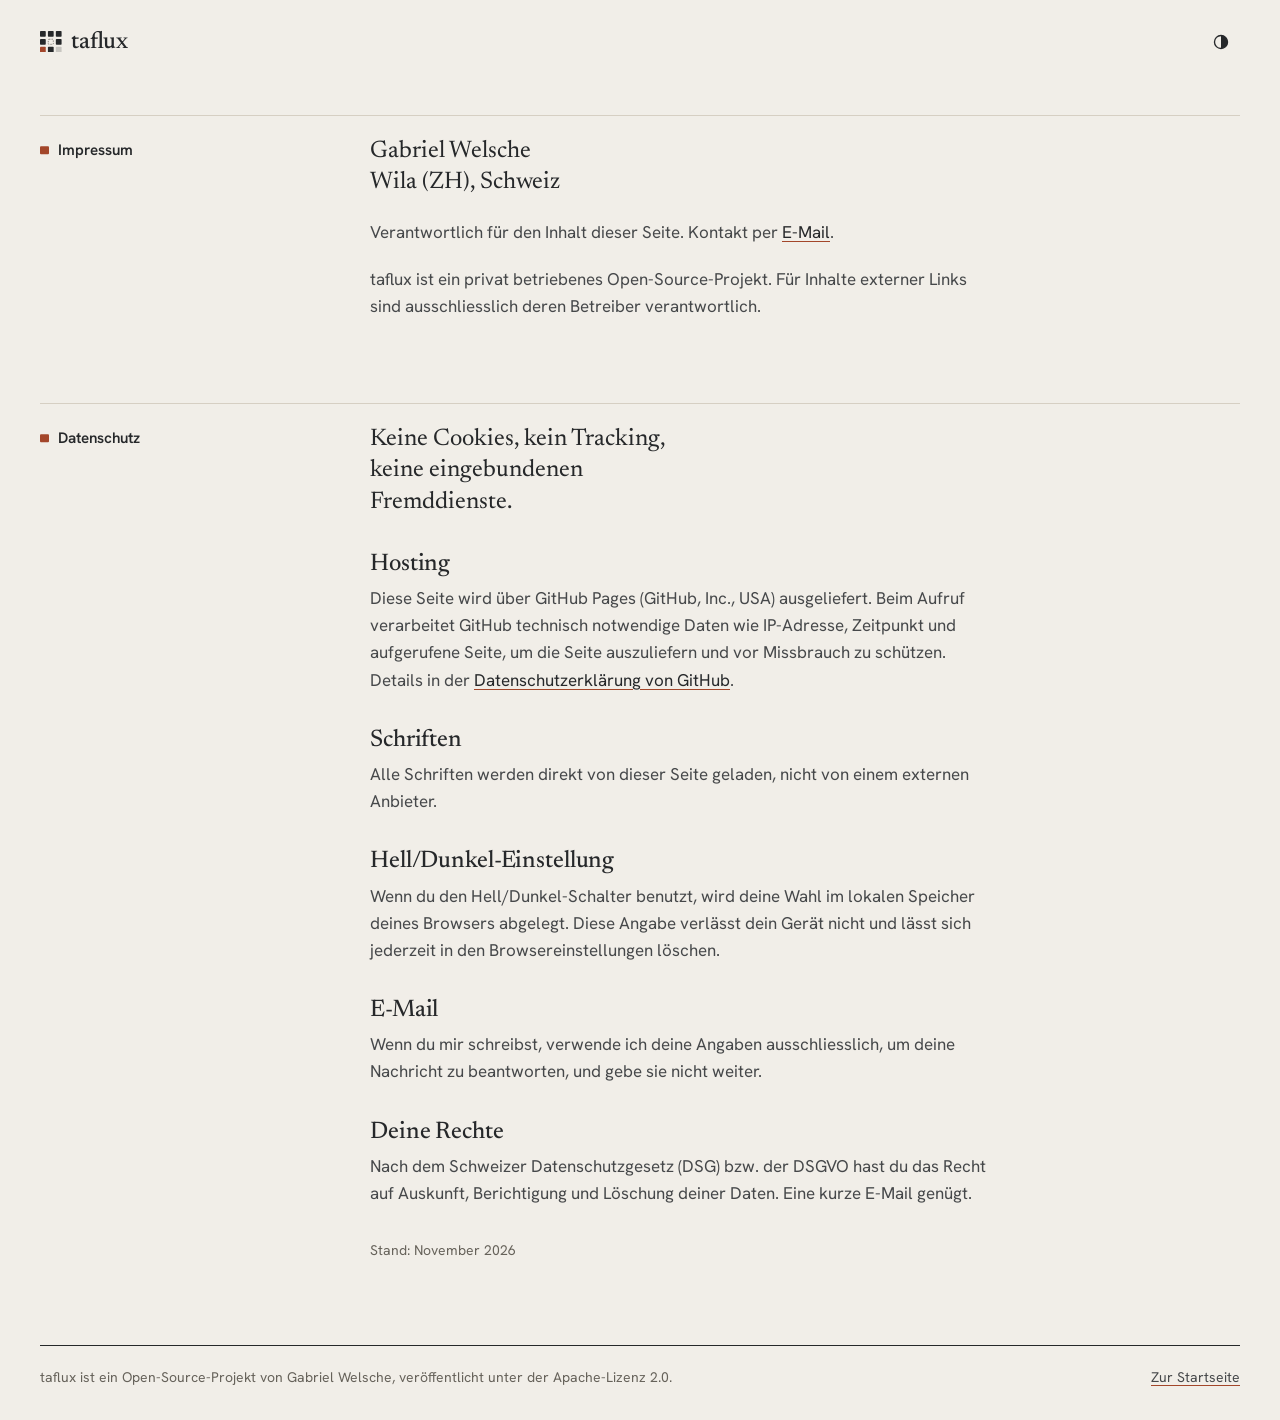
==== impressum.html @ ff1ee712 "Landingpage" ====
<!doctype html>
<html lang="de-CH">
<head>
	<meta charset="utf-8">
	<meta name="viewport" content="width=device-width, initial-scale=1">
	<title>Impressum und Datenschutz – taflux</title>
	<meta name="description" content="Impressum und Datenschutzhinweise der taflux-Landingpage.">
	<meta name="robots" content="noindex">
	<meta name="color-scheme" content="light dark">
	<meta name="theme-color" content="#f1eee8" media="(prefers-color-scheme: light)">
	<meta name="theme-color" content="#1f2123" media="(prefers-color-scheme: dark)">
	<link rel="icon" href="favicon.svg" type="image/svg+xml">
	<link rel="stylesheet" href="style.css">
	<script>
		try {
			var t = localStorage.getItem('taflux-theme');
			if (t === 'light' || t === 'dark') document.documentElement.dataset.theme = t;
		} catch (e) {}
	</script>
	<script src="main.js" defer></script>
</head>
<body>
	<a class="skip" href="#inhalt">Zum Inhalt</a>

	<header class="bar wrap">
		<a class="brand" href="./" aria-label="taflux – zur Startseite">
			<svg class="brand-mark" viewBox="0 0 30 30" aria-hidden="true">
				<rect x="0" y="0" width="8" height="8" rx="1"/><rect x="11" y="0" width="8" height="8" rx="1"/><rect x="22" y="0" width="8" height="8" rx="1"/>
				<rect x="0" y="11" width="8" height="8" rx="1"/><rect class="gap" x="11.5" y="11.5" width="7" height="7" rx="1"/><rect x="22" y="11" width="8" height="8" rx="1"/>
				<rect x="0" y="22" width="8" height="8" rx="1" class="acc"/><rect x="11" y="22" width="8" height="8" rx="1"/><rect x="22" y="22" width="8" height="8" rx="1" class="faded"/>
			</svg>
			<span>taflux</span>
		</a>
		<button class="theme" type="button" data-theme-toggle aria-label="Hell- oder Dunkelmodus umschalten">
			<svg viewBox="0 0 20 20" width="18" height="18" aria-hidden="true"><circle cx="10" cy="10" r="7.25" fill="none" stroke="currentColor" stroke-width="1.5"/><path d="M10 2.75a7.25 7.25 0 0 1 0 14.5z" fill="currentColor"/></svg>
		</button>
	</header>

	<main id="inhalt" class="wrap legal">
		<section class="block" aria-labelledby="impressum">
			<h1 class="label" id="impressum">Impressum</h1>
			<div class="body">
				<p class="statement statement-s">Gabriel Welsche<br>Wila (ZH), Schweiz</p>
				<p class="prose">
					Verantwortlich für den Inhalt dieser Seite. Kontakt per
					<a href="#impressum" data-mail="taflux – Impressum">E-Mail</a>.
				</p>
				<p class="prose">
					taflux ist ein privat betriebenes Open-Source-Projekt. Für Inhalte externer Links sind ausschliesslich
					deren Betreiber verantwortlich.
				</p>
			</div>
		</section>

		<section class="block" aria-labelledby="datenschutz">
			<h2 class="label" id="datenschutz">Datenschutz</h2>
			<div class="body">
				<p class="statement statement-s">Keine Cookies, kein Tracking, keine eingebundenen Fremddienste.</p>
				<div class="cells">
					<div>
						<h3>Hosting</h3>
						<p>
							Diese Seite wird über GitHub Pages (GitHub, Inc., USA) ausgeliefert. Beim Aufruf verarbeitet GitHub
							technisch notwendige Daten wie IP-Adresse, Zeitpunkt und aufgerufene Seite, um die Seite auszuliefern
							und vor Missbrauch zu schützen. Details in der
							<a href="https://docs.github.com/de/site-policy/privacy-policies/github-general-privacy-statement" rel="noopener">Datenschutzerklärung von GitHub</a>.
						</p>
					</div>
					<div>
						<h3>Schriften</h3>
						<p>Alle Schriften werden direkt von dieser Seite geladen, nicht von einem externen Anbieter.</p>
					</div>
					<div>
						<h3>Hell/Dunkel-Einstellung</h3>
						<p>
							Wenn du den Hell/Dunkel-Schalter benutzt, wird deine Wahl im lokalen Speicher deines Browsers
							abgelegt. Diese Angabe verlässt dein Gerät nicht und lässt sich jederzeit in den
							Browsereinstellungen löschen.
						</p>
					</div>
					<div>
						<h3>E-Mail</h3>
						<p>
							Wenn du mir schreibst, verwende ich deine Angaben ausschliesslich, um deine Nachricht zu beantworten,
							und gebe sie nicht weiter.
						</p>
					</div>
					<div>
						<h3>Deine Rechte</h3>
						<p>
							Nach dem Schweizer Datenschutzgesetz (DSG) bzw. der DSGVO hast du das Recht auf Auskunft, Berichtigung
							und Löschung deiner Daten. Eine kurze E-Mail genügt.
						</p>
					</div>
				</div>
				<p class="prose stand">Stand: November 2026</p>
			</div>
		</section>
	</main>

	<footer class="foot wrap">
		<p>taflux ist ein Open-Source-Projekt von Gabriel Welsche, veröffentlicht unter der Apache-Lizenz 2.0.</p>
		<p><a href="./">Zur Startseite</a></p>
	</footer>
</body>
</html>
---- style.css ----
/* taflux – Landingpage
   Farben nach Vision-Dokument: Steinbeige, Anthrazit, Terrakotta. Kein KI-Blau.
   Raster: Label links (3/12), Inhalt rechts (9/12). Linien nur zwischen den Abschnitten. */

@font-face {
	font-family: 'Newsreader';
	src: url('fonts/newsreader-latin-opsz-normal.woff2') format('woff2-variations');
	font-weight: 200 800;
	font-style: normal;
	font-display: swap;
}
@font-face {
	font-family: 'Hanken Grotesk';
	src: url('fonts/hanken-grotesk-latin-wght-normal.woff2') format('woff2-variations');
	font-weight: 100 900;
	font-style: normal;
	font-display: swap;
}

/* ---------- Tokens ---------- */
:root {
	--stone: #f1eee8;      /* Hintergrund, heller Stein */
	--slab: #ebe7df;       /* Flächen, kaum dunkler als der Grund */
	--ink: #26282a;        /* Anthrazit */
	--ink-soft: #46484a;
	--muted: #66625a;      /* AA auf --stone */
	--rule: #d6cfc3;
	--clay: #a3462a;       /* Terrakotta */
	--on-clay: #fbf8f3;

	--serif: 'Newsreader', 'Iowan Old Style', Georgia, serif;
	--sans: 'Hanken Grotesk', system-ui, -apple-system, 'Segoe UI', sans-serif;
	--mono: ui-monospace, 'SF Mono', Menlo, Consolas, monospace;

	--fs-body: 1.0625rem;
	--fs-small: 0.875rem;
	--fs-lead: clamp(1.25rem, 1.05rem + 0.8vw, 1.55rem);
	--fs-statement: clamp(1.75rem, 1.2rem + 2.2vw, 2.75rem);
	--fs-title: clamp(1.25rem, 1.1rem + 0.5vw, 1.5rem);
	--fs-hero: clamp(4.5rem, 1rem + 13vw, 10.5rem);

	--gutter: clamp(1rem, 0.5rem + 2.5vw, 2.5rem);
	--space-s: 1.25rem;
	--space-m: 2rem;
	--space-l: clamp(3rem, 2rem + 4vw, 5.5rem);
	--max: 76rem;

	color-scheme: light;
}
@media (prefers-color-scheme: dark) {
	:root:not([data-theme='light']) {
		--stone: #1f2123;
		--slab: #24272a;
		--ink: #e7e2d8;
		--ink-soft: #c8c2b6;
		--muted: #a19b90;
		--rule: #383b3e;
		--clay: #cf6b45;
		--on-clay: #1f2123;
		color-scheme: dark;
	}
}
:root[data-theme='dark'] {
	--stone: #1f2123;
	--slab: #24272a;
	--ink: #e7e2d8;
	--ink-soft: #c8c2b6;
	--muted: #a19b90;
	--rule: #383b3e;
	--clay: #cf6b45;
	--on-clay: #1f2123;
	color-scheme: dark;
}

/* ---------- Grundlagen ---------- */
*,
*::before,
*::after {
	box-sizing: border-box;
}
html {
	-webkit-text-size-adjust: 100%;
	text-size-adjust: 100%;
}
body {
	margin: 0;
	background: var(--stone);
	color: var(--ink-soft);
	font-family: var(--sans);
	font-size: var(--fs-body);
	line-height: 1.6;
	font-feature-settings: 'kern', 'liga';
	text-rendering: optimizeLegibility;
}
h1,
h2,
h3,
p,
ul,
ol,
dl,
dd,
figure,
pre {
	margin: 0;
}
a {
	color: var(--ink);
	text-decoration-color: var(--clay);
	text-decoration-thickness: 1px;
	text-underline-offset: 0.2em;
}
a:hover {
	color: var(--clay);
}
:focus-visible {
	outline: 2px solid var(--clay);
	outline-offset: 3px;
	border-radius: 2px;
}
code {
	font-family: var(--mono);
	font-size: 0.88em;
}
.wrap {
	width: min(100% - 2 * var(--gutter), var(--max));
	margin-inline: auto;
}
.skip {
	position: absolute;
	left: var(--gutter);
	top: -3rem;
	padding: 0.5rem 0.75rem;
	background: var(--ink);
	color: var(--stone);
	z-index: 10;
}
.skip:focus {
	top: 0.75rem;
}

/* ---------- Kopfleiste ---------- */
.bar {
	display: flex;
	align-items: center;
	gap: var(--space-s);
	padding-block: 1.4rem;
}
.brand {
	display: inline-flex;
	align-items: center;
	gap: 0.6rem;
	margin-right: auto;
	color: var(--ink);
	text-decoration: none;
	font-family: var(--serif);
	font-size: 1.5rem;
	font-weight: 500;
	letter-spacing: -0.01em;
	line-height: 1;
}
.brand-mark {
	width: 1.35rem;
	height: 1.35rem;
	fill: var(--ink);
}
.brand-mark .acc {
	fill: var(--clay);
}
.brand-mark .faded {
	fill-opacity: 0.2;
}
.brand-mark .gap {
	fill: none;
	stroke: var(--muted);
	stroke-width: 1;
	stroke-dasharray: 2 1.5;
}
.badge {
	display: inline-flex;
	align-items: center;
	gap: 0.55rem;
	padding: 0.35rem 0.8rem 0.35rem 0.65rem;
	border: 1px solid var(--rule);
	border-radius: 2px;
	color: var(--ink);
	font-size: var(--fs-small);
	font-weight: 500;
	line-height: 1.3;
	text-decoration: none;
}
a.badge:hover {
	border-color: var(--clay);
	color: var(--ink);
}
.badge-tile {
	width: 0.6rem;
	height: 0.6rem;
	flex: none;
	background: var(--clay);
	border-radius: 1px;
}
.theme {
	display: grid;
	place-items: center;
	width: 2.4rem;
	height: 2.4rem;
	padding: 0;
	border: 1px solid transparent;
	border-radius: 2px;
	background: none;
	color: var(--ink);
	cursor: pointer;
}
.theme:hover {
	border-color: var(--rule);
}

/* ---------- Kopf (Hero) ---------- */
.hero {
	display: grid;
	grid-template-columns: minmax(0, 3fr) minmax(0, 5fr) minmax(0, 4fr);
	grid-template-areas: 'facts text mosaic';
	gap: var(--space-m) var(--gutter);
	padding-top: clamp(2.5rem, 1.5rem + 3vw, 4.5rem);
	padding-bottom: var(--space-l);
	border-top: 1px solid var(--ink);
}
.facts {
	grid-area: facts;
	align-self: start;
}
.facts > div + div {
	margin-top: 1.1rem;
}
.facts dt {
	color: var(--muted);
	font-size: var(--fs-small);
}
.facts dd {
	color: var(--ink);
	font-weight: 500;
	line-height: 1.4;
}
.hero-text {
	grid-area: text;
	min-width: 0;
}
.hero h1 {
	color: var(--ink);
	font-family: var(--serif);
	font-size: var(--fs-hero);
	font-weight: 450;
	font-variation-settings: 'opsz' 72;
	line-height: 0.85;
	letter-spacing: -0.035em;
}
.lead {
	margin-top: var(--space-m);
	max-width: 32ch;
	color: var(--ink);
	font-family: var(--serif);
	font-size: var(--fs-lead);
	font-variation-settings: 'opsz' 24;
	line-height: 1.4;
}
.actions {
	display: flex;
	flex-wrap: wrap;
	gap: 0.75rem;
	margin-top: var(--space-m);
}
.btn {
	position: relative;
	display: inline-flex;
	align-items: center;
	min-height: 2.75rem;
	padding: 0.6rem 1.15rem;
	border: 1px solid var(--clay);
	border-radius: 2px;
	background: var(--clay);
	color: var(--on-clay);
	font-weight: 600;
	font-size: 0.95rem;
	line-height: 1.2;
	text-decoration: none;
}
.btn:hover {
	background: var(--ink);
	border-color: var(--ink);
	color: var(--stone);
}
.btn-quiet {
	background: transparent;
	border-color: var(--rule);
	color: var(--ink);
}
.btn-quiet:hover {
	background: transparent;
	border-color: var(--ink);
	color: var(--ink);
}
/* Gesperrt bis zum Release: gedämpft, nicht klickbar, mit Fähnchen. */
.btn-locked,
.btn-locked:hover {
	background: transparent;
	border: 1px dashed var(--muted);
	color: var(--muted);
	cursor: not-allowed;
}
.btn-flag {
	position: absolute;
	top: -0.7rem;
	right: -0.6rem;
	padding: 0.15rem 0.45rem;
	border-radius: 2px;
	background: var(--clay);
	color: var(--on-clay);
	font-size: 0.72rem;
	font-weight: 600;
	line-height: 1.3;
	white-space: nowrap;
	transform: rotate(3deg);
}

.hero-mosaic {
	grid-area: mosaic;
	align-self: start;
	justify-self: end;
	width: 100%;
	max-width: 24rem;
}
.mosaic {
	display: block;
	width: 100%;
	height: auto;
	overflow: visible;
}
.mosaic .t {
	fill: var(--ink);
	fill-opacity: 0.88;
}
.mosaic .t-acc {
	fill: var(--clay);
	fill-opacity: 1;
}
.mosaic .t-faded {
	fill-opacity: 0.14;
}
.mosaic .t-gap {
	fill: none;
	stroke: var(--muted);
	stroke-width: 1.25;
	stroke-dasharray: 4 3.5;
}
.legend {
	display: flex;
	flex-wrap: wrap;
	gap: 0.35rem 1.1rem;
	margin-top: 1rem;
	color: var(--muted);
	font-size: var(--fs-small);
}
.legend span {
	display: inline-flex;
	align-items: center;
	gap: 0.45rem;
}
.sw {
	display: inline-block;
	width: 0.7rem;
	height: 0.7rem;
	border-radius: 1px;
}
.sw-acc {
	background: var(--clay);
}
.sw-faded {
	background: color-mix(in srgb, var(--ink) 14%, transparent);
}
.sw-gap {
	border: 1px dashed var(--muted);
}

/* Ein einziger Moment: die Steine setzen sich beim Laden, das fehlende bleibt leer. */
@media (prefers-reduced-motion: no-preference) {
	html {
		scroll-behavior: smooth;
	}
	.mosaic rect {
		transform-box: fill-box;
		transform-origin: center;
		animation: set 0.55s cubic-bezier(0.2, 0.7, 0.2, 1) both;
		animation-delay: calc(var(--i, 0) * 45ms + 150ms);
	}
	.mosaic .t-gap {
		animation: appear 0.6s ease both;
		animation-delay: 900ms;
	}
	@keyframes set {
		from {
			opacity: 0;
			transform: scale(0.55);
		}
	}
	@keyframes appear {
		from {
			opacity: 0;
		}
	}
}

/* ---------- Abschnitte: Label links, Inhalt rechts ---------- */
.block {
	display: grid;
	grid-template-columns: minmax(0, 3fr) minmax(0, 9fr);
	gap: var(--space-s) var(--gutter);
	padding-top: var(--space-s);
	border-top: 1px solid var(--rule);
}
.block + .block {
	margin-top: var(--space-l);
}
.label {
	display: flex;
	align-items: baseline;
	gap: 0.6rem;
	color: var(--ink);
	font-family: var(--sans);
	font-size: 0.95rem;
	font-weight: 600;
	line-height: 1.5;
	padding-top: 0.2rem;
}
.label::before {
	content: '';
	width: 0.55rem;
	height: 0.55rem;
	flex: none;
	background: var(--clay);
	border-radius: 1px;
	transform: translateY(-0.05em);
}
.body {
	min-width: 0;
}
.statement {
	max-width: 24ch;
	color: var(--ink);
	font-family: var(--serif);
	font-size: var(--fs-statement);
	font-weight: 430;
	font-variation-settings: 'opsz' 60;
	line-height: 1.1;
	letter-spacing: -0.015em;
}
.statement-s {
	font-size: var(--fs-title);
	font-variation-settings: 'opsz' 24;
	line-height: 1.3;
	letter-spacing: 0;
}
.prose {
	max-width: 62ch;
}
.statement + .prose {
	margin-top: var(--space-m);
}
.statement-s + .prose {
	margin-top: var(--space-s);
}
.prose + .prose {
	margin-top: var(--space-s);
}

h3 {
	color: var(--ink);
	font-family: var(--serif);
	font-size: var(--fs-title);
	font-weight: 480;
	font-variation-settings: 'opsz' 24;
	line-height: 1.2;
	letter-spacing: -0.005em;
}
h3 + p {
	margin-top: 0.4rem;
}
.sub {
	color: var(--muted);
	font-size: var(--fs-small);
}
.sub + p {
	margin-top: 0.5rem;
}

/* Einträge untereinander: Vergleich, Grundsätze, Achsen, Teile */
.compare,
.cells {
	display: grid;
	gap: var(--space-m);
	max-width: 62ch;
	padding: 0;
	list-style: none;
}
.prose + .compare,
.prose + .cells {
	margin-top: var(--space-m);
}
.compare-col:first-child p {
	color: var(--muted);
}

/* Format: Text und Beispiel nebeneinander */
.split {
	display: grid;
	grid-template-columns: minmax(0, 1fr) minmax(0, 1fr);
	gap: var(--space-m) var(--gutter);
	align-items: start;
}
.code {
	padding: 1.1rem 1.25rem;
	overflow-x: auto;
	background: var(--slab);
	border-radius: 3px;
	color: var(--ink);
	font-family: var(--mono);
	font-size: 0.8rem;
	line-height: 1.7;
	tab-size: 2;
}
.code code {
	font-size: inherit;
}
.code .k {
	color: var(--clay);
}

/* Stand */
.timeline {
	padding: 0;
	list-style: none;
}
.timeline > li {
	display: grid;
	grid-template-columns: 10.5rem minmax(0, 1fr);
	gap: 0.25rem var(--space-m);
}
.timeline > li + li {
	margin-top: var(--space-m);
}
.when {
	color: var(--muted);
	font-size: var(--fs-small);
	font-weight: 500;
	line-height: 1.9;
}
.is-now .when {
	color: var(--ink);
}
.is-release .when {
	color: var(--clay);
	font-weight: 600;
}
.timeline ul {
	padding-left: 0;
	list-style: none;
}
.timeline ul li {
	position: relative;
	padding-left: 1.25rem;
}
.timeline ul li + li {
	margin-top: 0.3rem;
}
.timeline ul li::before {
	content: '';
	position: absolute;
	left: 0;
	top: 0.62em;
	width: 0.5rem;
	height: 0.5rem;
	border-radius: 1px;
}
.is-done ul li::before {
	background: var(--ink);
	opacity: 0.85;
}
.is-now ul li::before {
	border: 1px dashed var(--muted);
}
.roadmap > div + div {
	margin-top: 0.75rem;
}
.roadmap dt {
	display: inline;
	color: var(--ink);
	font-weight: 600;
}
.roadmap dt::after {
	content: '. ';
}
.roadmap dd {
	display: inline;
}

/* ---------- Impressum ---------- */
.legal {
	padding-top: var(--space-m);
}
.statement-s + .cells {
	margin-top: var(--space-m);
}
.stand {
	margin-top: var(--space-m);
	color: var(--muted);
	font-size: var(--fs-small);
}

/* ---------- Fuss ---------- */
.foot {
	display: flex;
	flex-wrap: wrap;
	justify-content: space-between;
	gap: 0.5rem var(--space-m);
	margin-top: var(--space-l);
	padding-block: var(--space-s) var(--space-m);
	border-top: 1px solid var(--ink);
	color: var(--muted);
	font-size: var(--fs-small);
}
.foot a {
	color: var(--ink-soft);
}

/* ---------- Responsive ---------- */
@media (max-width: 1060px) {
	.hero {
		grid-template-columns: minmax(0, 3fr) minmax(0, 9fr);
		grid-template-areas:
			'facts text'
			'facts mosaic';
	}
	.hero-mosaic {
		justify-self: start;
		max-width: 22rem;
	}
	.split {
		grid-template-columns: 1fr;
	}
}
@media (max-width: 760px) {
	.badge {
		font-size: 0.8rem;
	}
	.hero,
	.block {
		grid-template-columns: 1fr;
	}
	.hero {
		grid-template-areas: 'text' 'mosaic' 'facts';
	}
	.facts {
		display: grid;
		grid-template-columns: repeat(2, minmax(0, 1fr));
		gap: 1.1rem var(--space-s);
	}
	.facts > div + div {
		margin-top: 0;
	}
	.timeline > li {
		grid-template-columns: 1fr;
	}
}
@media (max-width: 480px) {
	.bar {
		flex-wrap: wrap;
	}
	.badge {
		order: 3;
		width: 100%;
	}
}
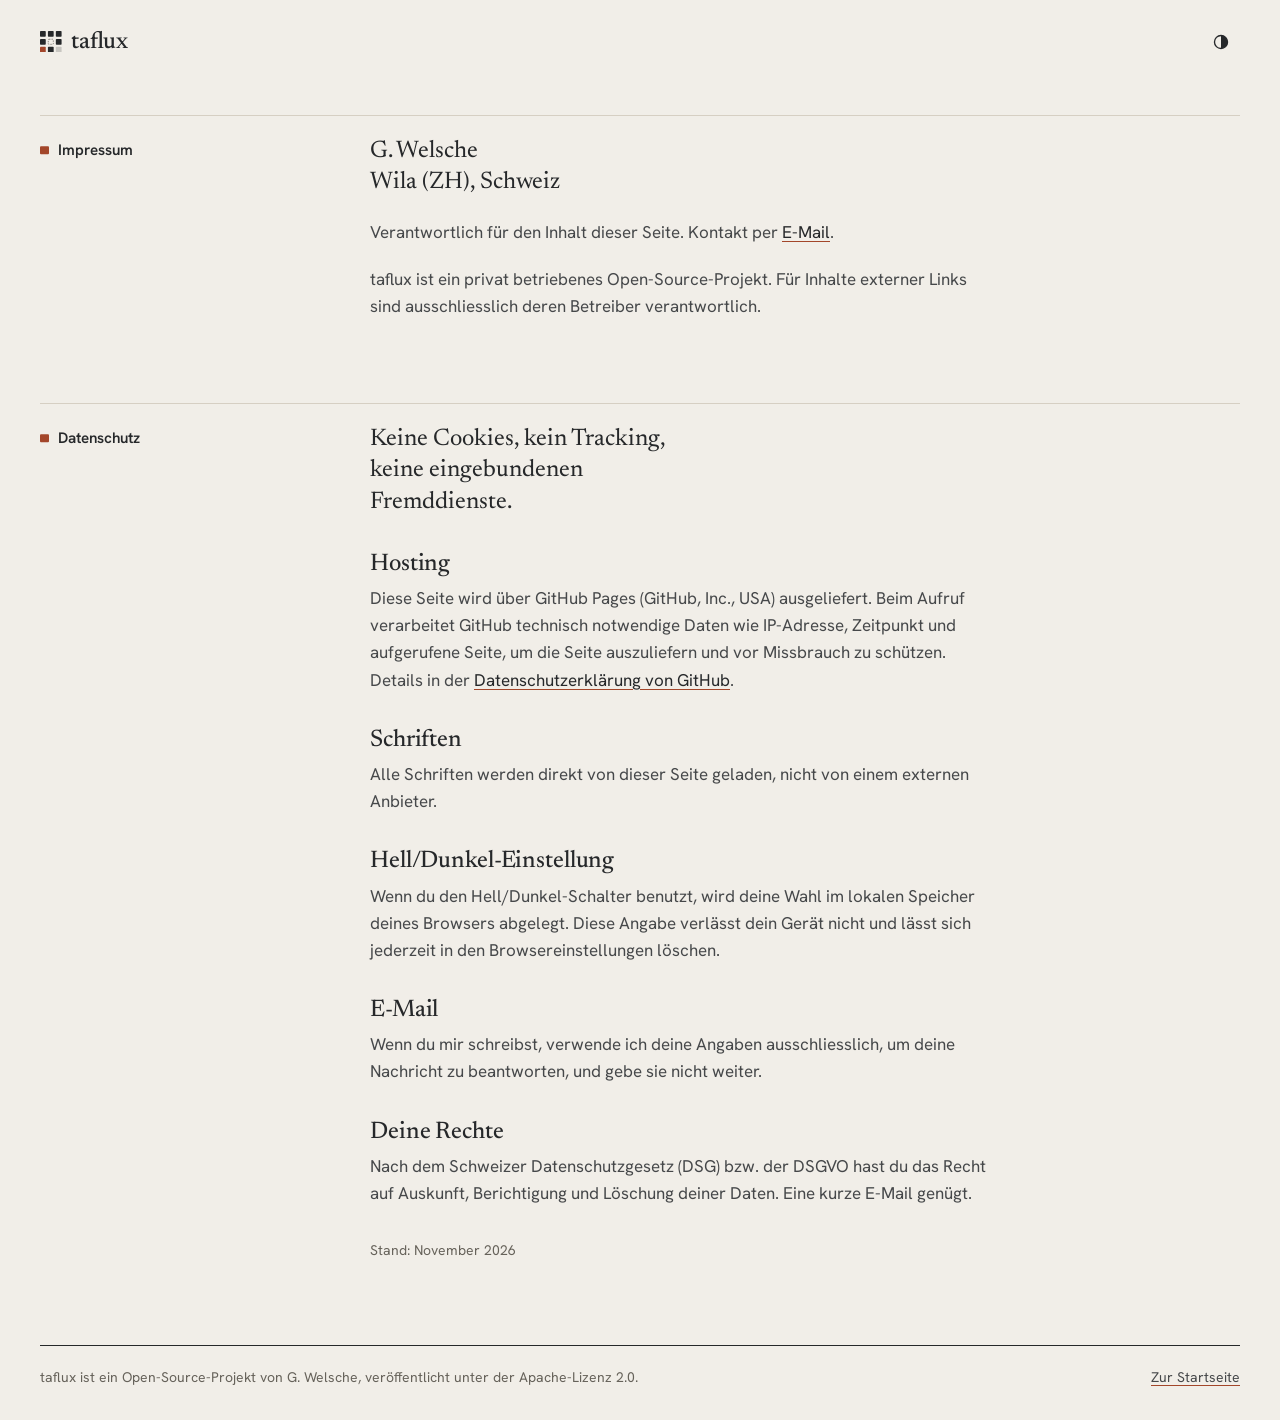
==== commit 19c3d63b: "add language en_gb" ====
--- a/impressum.html
+++ b/impressum.html
@@ -40,7 +40,7 @@
 		<section class="block" aria-labelledby="impressum">
 			<h1 class="label" id="impressum">Impressum</h1>
 			<div class="body">
-				<p class="statement statement-s">Gabriel Welsche<br>Wila (ZH), Schweiz</p>
+				<p class="statement statement-s">G. Welsche<br>Wila (ZH), Schweiz</p>
 				<p class="prose">
 					Verantwortlich für den Inhalt dieser Seite. Kontakt per
 					<a href="#impressum" data-mail="taflux – Impressum">E-Mail</a>.
@@ -99,7 +99,7 @@
 	</main>
 
 	<footer class="foot wrap">
-		<p>taflux ist ein Open-Source-Projekt von Gabriel Welsche, veröffentlicht unter der Apache-Lizenz 2.0.</p>
+		<p>taflux ist ein Open-Source-Projekt von G. Welsche, veröffentlicht unter der Apache-Lizenz 2.0.</p>
 		<p><a href="./">Zur Startseite</a></p>
 	</footer>
 </body>
--- a/style.css
+++ b/style.css
@@ -1,6 +1,4 @@
-/* taflux – Landingpage
-   Farben nach Vision-Dokument: Steinbeige, Anthrazit, Terrakotta. Kein KI-Blau.
-   Raster: Label links (3/12), Inhalt rechts (9/12). Linien nur zwischen den Abschnitten. */
+/* taflux – Landingpage */
 
 @font-face {
 	font-family: 'Newsreader';
@@ -126,6 +124,10 @@
 	width: min(100% - 2 * var(--gutter), var(--max));
 	margin-inline: auto;
 }
+.nowrap {
+	white-space: nowrap;
+	text-wrap: nowrap;
+}
 .skip {
 	position: absolute;
 	left: var(--gutter);
@@ -200,11 +202,43 @@
 	background: var(--clay);
 	border-radius: 1px;
 }
+
+/* Sprachwahl: zwei Felder, das aktive gefüllt – wie ein gesetzter Stein */
+.lang {
+	display: inline-flex;
+	flex: none;
+	border: 1px solid var(--rule);
+	border-radius: 2px;
+}
+.lang a {
+	display: grid;
+	place-items: center;
+	min-width: 2.4rem;
+	min-height: 2.4rem;
+	padding: 0 0.55rem;
+	color: var(--muted);
+	font-size: 0.8rem;
+	font-weight: 600;
+	letter-spacing: 0.06em;
+	line-height: 1;
+	text-decoration: none;
+}
+.lang a + a {
+	border-left: 1px solid var(--rule);
+}
+.lang a:hover {
+	color: var(--ink);
+}
+.lang a[aria-current] {
+	background: var(--ink);
+	color: var(--stone);
+}
 .theme {
 	display: grid;
 	place-items: center;
 	width: 2.4rem;
 	height: 2.4rem;
+	flex: none;
 	padding: 0;
 	border: 1px solid transparent;
 	border-radius: 2px;
@@ -382,6 +416,20 @@
 	border: 1px dashed var(--muted);
 }
 
+/* Verzögerungsstufen der Mosaiksteine (früher inline als style="--i:n").
+   Die Stufe folgt der Diagonale: Die Steine setzen sich von links oben nach rechts unten. */
+.d0 { --i: 0; }
+.d1 { --i: 1; }
+.d2 { --i: 2; }
+.d3 { --i: 3; }
+.d4 { --i: 4; }
+.d5 { --i: 5; }
+.d6 { --i: 6; }
+.d7 { --i: 7; }
+.d8 { --i: 8; }
+.d9 { --i: 9; }
+.d10 { --i: 10; }
+
 /* Ein einziger Moment: die Steine setzen sich beim Laden, das fehlende bleibt leer. */
 @media (prefers-reduced-motion: no-preference) {
 	html {
@@ -506,8 +554,188 @@
 .prose + .cells {
 	margin-top: var(--space-m);
 }
-.compare-col:first-child p {
+
+/* ---------- Sechs Achsen: dasselbe Mosaik durch sechs Brillen ---------- */
+.lens {
+	margin-top: var(--space-m);
+}
+.lens-tabs {
+	display: flex;
+	flex-wrap: wrap;
+	gap: 0.4rem;
+}
+.lens-tabs[hidden] {
+	display: none;
+}
+.lens-tabs button {
+	padding: 0.45rem 0.8rem;
+	border: 1px solid var(--rule);
+	border-radius: 2px;
+	background: transparent;
+	color: var(--ink-soft);
+	font: inherit;
+	font-size: 0.9rem;
+	font-weight: 500;
+	line-height: 1.2;
+	cursor: pointer;
+	transition: background-color 0.2s, color 0.2s, border-color 0.2s;
+}
+.lens-tabs button:hover {
+	border-color: var(--ink);
+	color: var(--ink);
+}
+.lens-tabs button[aria-selected='true'] {
+	background: var(--ink);
+	border-color: var(--ink);
+	color: var(--stone);
+}
+.lens-stage {
+	display: grid;
+	grid-template-columns: minmax(0, 5fr) minmax(0, 6fr);
+	gap: var(--space-m) var(--gutter);
+	align-items: start;
+	margin-top: var(--space-m);
+}
+.lens-figure {
+	position: sticky;
+	top: var(--space-m);
+}
+.lens-mosaic {
+	display: block;
+	width: 100%;
+	max-width: 22rem;
+	height: auto;
+	overflow: visible;
+}
+
+/* Ein Stein = Fläche (.f) + gestrichelter Umriss (.o) für die Lücke */
+.lt .f {
+	fill: var(--ink);
+	fill-opacity: 0.88;
+	stroke: var(--ink);
+	stroke-width: 1.5;
+	stroke-opacity: 0;
+	transform-box: fill-box;
+	transform-origin: center;
+}
+.lt .o {
+	fill: none;
+	stroke: var(--muted);
+	stroke-width: 1.25;
+	stroke-dasharray: 4 3.5;
+	opacity: 0;
+}
+.lt[data-s='c'] .f {
+	fill: var(--clay);
+	stroke: var(--clay);
+	fill-opacity: 1;
+}
+.lt[data-s='m'] .f {
+	fill-opacity: 0.42;
+}
+.lt[data-s='f'] .f {
+	fill-opacity: 0.12;
+}
+.lt[data-s='o'] .f {
+	fill-opacity: 0;
+	stroke-opacity: 0.9;
+	transform: scale(0.94);
+}
+.lt[data-s='g'] .f {
+	fill-opacity: 0;
+	transform: scale(0.4);
+}
+.lt[data-s='g'] .o {
+	opacity: 1;
+}
+
+.lens-panel h3 + .lens-def {
+	margin-top: 0.4rem;
+}
+.lens-story {
+	margin-top: var(--space-s);
+	padding-top: var(--space-s);
+	border-top: 1px solid var(--rule);
+	color: var(--ink);
+	font-family: var(--serif);
+	font-size: 1.2rem;
+	font-variation-settings: 'opsz' 18;
+	line-height: 1.5;
+}
+.lens-legend {
+	display: grid;
+	gap: 0.35rem;
+	max-width: 24rem;
+	margin-top: var(--space-s);
+	padding: 0;
+	list-style: none;
 	color: var(--muted);
+	font-size: var(--fs-small);
+}
+.lens-legend li {
+	display: flex;
+	align-items: center;
+	gap: 0.55rem;
+}
+.lens-legend .n {
+	margin-left: auto;
+	min-width: 2ch;
+	color: var(--ink);
+	font-variant-numeric: tabular-nums;
+	text-align: right;
+}
+.sw-s {
+	background: color-mix(in srgb, var(--ink) 88%, transparent);
+}
+.sw-c {
+	background: var(--clay);
+}
+.sw-m {
+	background: color-mix(in srgb, var(--ink) 42%, transparent);
+}
+.sw-f {
+	background: color-mix(in srgb, var(--ink) 12%, transparent);
+}
+.sw-o {
+	border: 1.5px solid var(--ink);
+}
+.sw-g {
+	border: 1px dashed var(--muted);
+}
+
+/* Ohne JS stehen alle Erklärungen untereinander; mit JS nur die gewählte. */
+.lens.is-ready .lens-panel[data-hidden] {
+	display: none;
+}
+.lens:not(.is-ready) .lens-panel + .lens-panel {
+	margin-top: var(--space-m);
+}
+
+@media (prefers-reduced-motion: no-preference) {
+	.lt .f,
+	.lt .o {
+		transition: fill 0.5s ease, fill-opacity 0.5s ease, stroke-opacity 0.5s ease, opacity 0.5s ease,
+		transform 0.55s cubic-bezier(0.3, 0.7, 0.2, 1.2);
+		transition-delay: calc(var(--i, 0) * 40ms);
+	}
+	.lens.is-ready .lens-panel {
+		animation: panel-in 0.45s ease both;
+	}
+	@keyframes panel-in {
+		from {
+			opacity: 0;
+			transform: translateY(0.4rem);
+		}
+	}
+}
+
+@media (max-width: 760px) {
+	.lens-stage {
+		grid-template-columns: 1fr;
+	}
+	.lens-figure {
+		position: static;
+	}
 }
 
 /* Format: Text und Beispiel nebeneinander */
@@ -674,6 +902,7 @@
 @media (max-width: 480px) {
 	.bar {
 		flex-wrap: wrap;
+		gap: 0.75rem;
 	}
 	.badge {
 		order: 3;
